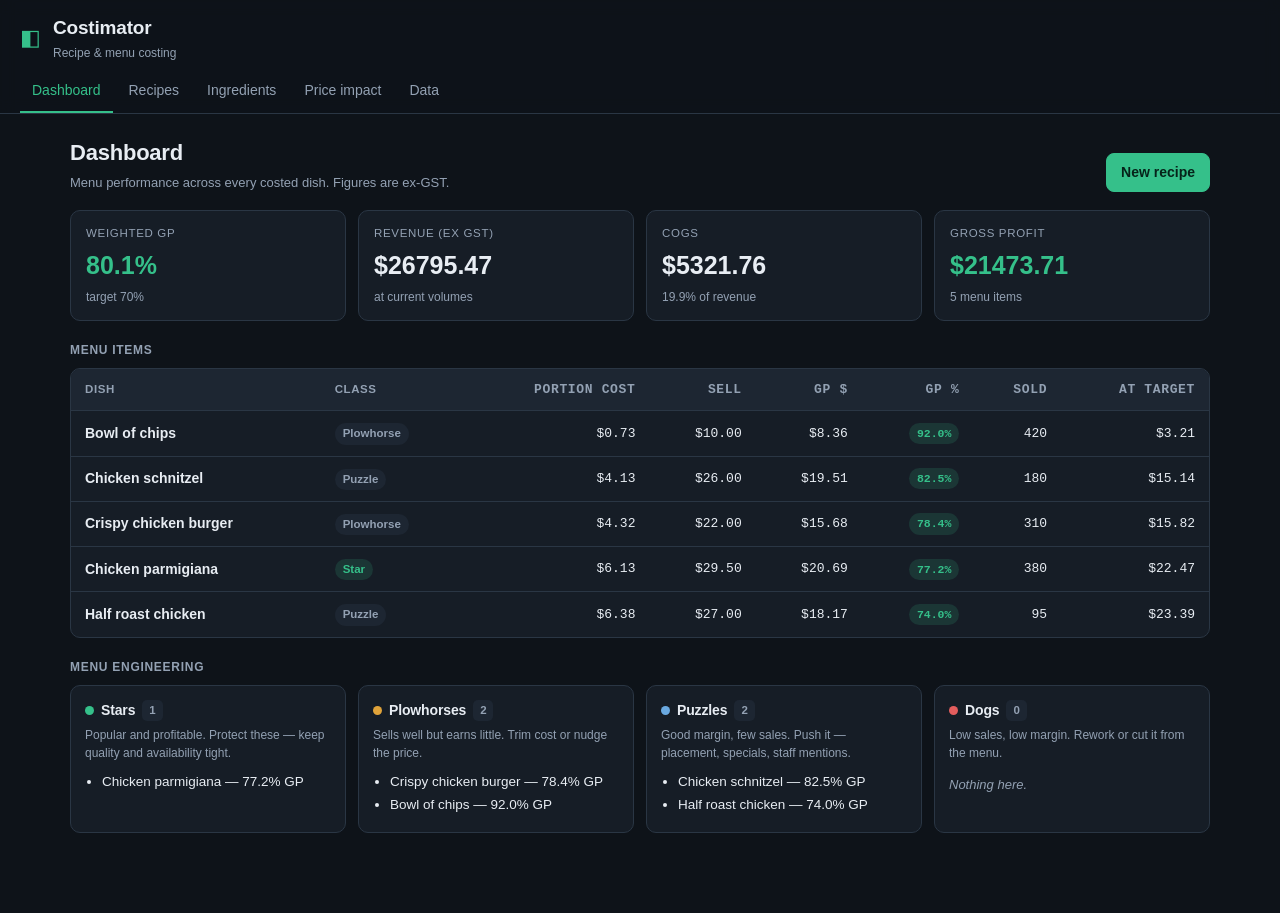
==== costimator/index.html @ 1f758e2d "Add Costimator recipe and menu costing app under costimator/ Static, offline-capable app for costing" ====
<!doctype html>
<html lang="en-AU">
<head>
<meta charset="utf-8">
<meta name="viewport" content="width=device-width, initial-scale=1, viewport-fit=cover">
<title>Costimator — recipe &amp; menu costing</title>
<meta name="description" content="Cost recipes to the cent: ingredient library, sub-recipes, yield factors, portion cost and GP% menu analysis.">
<meta name="theme-color" content="#12181f">
<link rel="manifest" href="manifest.webmanifest">
<link rel="icon" href="icons/icon-192.png" type="image/png">
<link rel="apple-touch-icon" href="icons/apple-touch-icon.png">
<link rel="stylesheet" href="css/styles.css">
</head>
<body>

<header class="topbar">
  <div class="brand">
    <span class="brand-mark" aria-hidden="true">◧</span>
    <div>
      <h1>Costimator</h1>
      <p class="brand-sub">Recipe &amp; menu costing</p>
    </div>
  </div>
  <nav class="tabs" role="tablist">
    <button class="tab" role="tab" data-view="dashboard">Dashboard</button>
    <button class="tab" role="tab" data-view="recipes">Recipes</button>
    <button class="tab" role="tab" data-view="ingredients">Ingredients</button>
    <button class="tab" role="tab" data-view="impact">Price impact</button>
    <button class="tab" role="tab" data-view="data">Data</button>
  </nav>
</header>

<main id="view" class="view" role="main"></main>

<div id="modal" class="modal" hidden>
  <div class="modal-backdrop" data-close></div>
  <div class="modal-panel" role="dialog" aria-modal="true" aria-labelledby="modal-title">
    <header class="modal-head">
      <h2 id="modal-title"></h2>
      <button class="icon-btn" data-close aria-label="Close">✕</button>
    </header>
    <div id="modal-body" class="modal-body"></div>
    <footer id="modal-foot" class="modal-foot"></footer>
  </div>
</div>

<div id="toast" class="toast" hidden></div>

<script src="js/units.js"></script>
<script src="js/costing.js"></script>
<script src="js/store.js"></script>
<script src="js/app.js"></script>
<script>
  if ('serviceWorker' in navigator && location.protocol.startsWith('http')) {
    navigator.serviceWorker.register('sw.js').catch(() => {});
  }
</script>
</body>
</html>
---- costimator/css/styles.css ----
:root {
  --bg: #0e1319;
  --surface: #161d26;
  --surface-2: #1d2632;
  --line: #2a3644;
  --text: #e8edf3;
  --muted: #93a1b3;
  --accent: #35c08a;
  --accent-dim: #1f6f52;
  --warn: #e0a33a;
  --bad: #e35d5d;
  --good: #35c08a;
  --radius: 10px;
  --mono: ui-monospace, SFMono-Regular, "SF Mono", Menlo, Consolas, monospace;
}

* { box-sizing: border-box; }

body {
  margin: 0;
  background: var(--bg);
  color: var(--text);
  font: 15px/1.5 -apple-system, BlinkMacSystemFont, "Segoe UI", Roboto, Helvetica, Arial, sans-serif;
  -webkit-font-smoothing: antialiased;
}

h1, h2, h3 { margin: 0; font-weight: 620; letter-spacing: -0.01em; }

/* ---------- top bar ---------- */

.topbar {
  position: sticky; top: 0; z-index: 20;
  background: rgba(14, 19, 25, 0.92);
  backdrop-filter: blur(8px);
  border-bottom: 1px solid var(--line);
  padding: 0 20px;
}

.brand { display: flex; align-items: center; gap: 12px; padding: 14px 0 10px; }
.brand h1 { font-size: 19px; }
.brand-mark { color: var(--accent); font-size: 22px; line-height: 1; }
.brand-sub { margin: 1px 0 0; font-size: 12px; color: var(--muted); }

.tabs { display: flex; gap: 4px; overflow-x: auto; scrollbar-width: none; }
.tabs::-webkit-scrollbar { display: none; }

.tab {
  appearance: none; background: none; border: 0;
  border-bottom: 2px solid transparent;
  color: var(--muted); font: inherit; font-size: 14px;
  padding: 8px 12px 10px; cursor: pointer; white-space: nowrap;
}
.tab:hover { color: var(--text); }
.tab[aria-selected="true"] { color: var(--accent); border-bottom-color: var(--accent); }

/* ---------- layout ---------- */

.view { padding: 22px 20px 80px; max-width: 1180px; margin: 0 auto; }

.view-head {
  display: flex; align-items: flex-end; justify-content: space-between;
  gap: 16px; flex-wrap: wrap; margin-bottom: 18px;
}
.view-head h2 { font-size: 22px; }
.view-head p { margin: 4px 0 0; color: var(--muted); font-size: 13px; }

.row { display: flex; gap: 10px; align-items: center; flex-wrap: wrap; }
.spacer { flex: 1; }

/* ---------- cards & stats ---------- */

.card {
  background: var(--surface);
  border: 1px solid var(--line);
  border-radius: var(--radius);
  padding: 16px;
}

.stat-grid {
  display: grid; gap: 12px; margin-bottom: 20px;
  grid-template-columns: repeat(auto-fit, minmax(165px, 1fr));
}

.stat { background: var(--surface); border: 1px solid var(--line); border-radius: var(--radius); padding: 14px 15px; }
.stat-label { font-size: 11.5px; text-transform: uppercase; letter-spacing: 0.06em; color: var(--muted); }
.stat-value { font-size: 25px; font-weight: 640; margin-top: 5px; font-variant-numeric: tabular-nums; }
.stat-note { font-size: 12px; color: var(--muted); margin-top: 3px; }
.stat-value.good { color: var(--good); }
.stat-value.warn { color: var(--warn); }
.stat-value.bad { color: var(--bad); }

/* ---------- tables ---------- */

.table-wrap { overflow-x: auto; border: 1px solid var(--line); border-radius: var(--radius); background: var(--surface); }

table { width: 100%; border-collapse: collapse; font-size: 14px; }
thead th {
  text-align: left; font-size: 11.5px; text-transform: uppercase; letter-spacing: 0.05em;
  color: var(--muted); font-weight: 600; padding: 11px 14px;
  border-bottom: 1px solid var(--line); white-space: nowrap; background: var(--surface-2);
}
tbody td { padding: 11px 14px; border-bottom: 1px solid var(--line); vertical-align: middle; }
tbody tr:last-child td { border-bottom: 0; }
tbody tr.clickable { cursor: pointer; }
tbody tr.clickable:hover { background: var(--surface-2); }
.num { text-align: right; font-variant-numeric: tabular-nums; font-family: var(--mono); font-size: 13px; white-space: nowrap; }
.name-cell { font-weight: 560; }
.sub-note { display: block; font-size: 12px; color: var(--muted); font-weight: 400; margin-top: 2px; }

/* ---------- pills & badges ---------- */

.pill {
  display: inline-block; padding: 2px 8px; border-radius: 99px;
  font-size: 11.5px; font-weight: 600; white-space: nowrap;
}
.pill.good { background: rgba(53, 192, 138, 0.15); color: var(--good); }
.pill.warn { background: rgba(224, 163, 58, 0.15); color: var(--warn); }
.pill.bad { background: rgba(227, 93, 93, 0.15); color: var(--bad); }
.pill.neutral { background: var(--surface-2); color: var(--muted); }

.tag { font-size: 11.5px; color: var(--muted); background: var(--surface-2); padding: 2px 7px; border-radius: 5px; }

/* ---------- buttons ---------- */

button.btn {
  appearance: none; font: inherit; font-size: 14px; font-weight: 560;
  padding: 8px 14px; border-radius: 8px; cursor: pointer;
  background: var(--surface-2); color: var(--text); border: 1px solid var(--line);
}
button.btn:hover { border-color: #3b4a5c; }
button.btn.primary { background: var(--accent); border-color: var(--accent); color: #06231a; }
button.btn.primary:hover { filter: brightness(1.08); }
button.btn.danger { color: var(--bad); }
button.btn.danger:hover { border-color: var(--bad); }
button.btn.small { padding: 5px 10px; font-size: 13px; }

.icon-btn {
  appearance: none; background: none; border: 0; color: var(--muted);
  font-size: 15px; cursor: pointer; padding: 4px 7px; border-radius: 6px; line-height: 1;
}
.icon-btn:hover { color: var(--text); background: var(--surface-2); }

/* ---------- forms ---------- */

.field { display: flex; flex-direction: column; gap: 5px; margin-bottom: 13px; }
.field label { font-size: 12.5px; color: var(--muted); font-weight: 560; }
.field-hint { font-size: 11.5px; color: var(--muted); }

input, select, textarea {
  font: inherit; font-size: 14px; color: var(--text);
  background: var(--bg); border: 1px solid var(--line);
  border-radius: 7px; padding: 8px 10px; width: 100%;
}
input:focus, select:focus, textarea:focus { outline: 2px solid var(--accent-dim); outline-offset: -1px; border-color: var(--accent-dim); }
textarea { resize: vertical; min-height: 68px; }
input[type="search"] { max-width: 280px; }

.field-row { display: grid; gap: 12px; grid-template-columns: repeat(auto-fit, minmax(135px, 1fr)); }

.checkline { display: flex; align-items: center; gap: 8px; font-size: 14px; margin-bottom: 13px; }
.checkline input { width: auto; }

/* ---------- modal ---------- */

.modal { position: fixed; inset: 0; z-index: 50; display: flex; align-items: center; justify-content: center; padding: 20px; }
.modal[hidden] { display: none; }
.modal-backdrop { position: absolute; inset: 0; background: rgba(0, 0, 0, 0.6); }
.modal-panel {
  position: relative; background: var(--surface); border: 1px solid var(--line);
  border-radius: 12px; width: min(760px, 100%); max-height: 88vh; display: flex; flex-direction: column;
  box-shadow: 0 20px 60px rgba(0, 0, 0, 0.5);
}
.modal-head { display: flex; align-items: center; justify-content: space-between; padding: 15px 18px; border-bottom: 1px solid var(--line); }
.modal-head h2 { font-size: 16.5px; }
.modal-body { padding: 18px; overflow-y: auto; }
.modal-foot { display: flex; gap: 9px; justify-content: flex-end; padding: 13px 18px; border-top: 1px solid var(--line); flex-wrap: wrap; }
.modal-foot .spacer { flex: 1; }

/* ---------- recipe editor ---------- */

.line-row { display: grid; grid-template-columns: 1fr 90px 92px auto auto; gap: 8px; align-items: center; margin-bottom: 8px; }
.line-row .line-cost { font-family: var(--mono); font-size: 13px; color: var(--muted); min-width: 62px; text-align: right; }
.line-error { color: var(--bad); font-size: 12px; margin: -4px 0 9px; }

.summary-grid { display: grid; gap: 10px; grid-template-columns: repeat(auto-fit, minmax(120px, 1fr)); margin-top: 6px; }
.summary-cell { background: var(--surface-2); border-radius: 8px; padding: 10px 12px; }
.summary-cell .k { font-size: 11px; text-transform: uppercase; letter-spacing: 0.05em; color: var(--muted); }
.summary-cell .v { font-size: 18px; font-weight: 620; margin-top: 3px; font-variant-numeric: tabular-nums; }

.section-title { font-size: 12px; text-transform: uppercase; letter-spacing: 0.06em; color: var(--muted); margin: 20px 0 9px; font-weight: 620; }
.section-title:first-child { margin-top: 0; }

/* ---------- misc ---------- */

.empty { text-align: center; padding: 46px 20px; color: var(--muted); }
.empty p { margin: 0 0 14px; }

.banner { border-radius: 8px; padding: 11px 13px; font-size: 13.5px; margin-bottom: 16px; border: 1px solid; }
.banner.warn { background: rgba(224, 163, 58, 0.09); border-color: rgba(224, 163, 58, 0.35); color: #f0c883; }
.banner.bad { background: rgba(227, 93, 93, 0.09); border-color: rgba(227, 93, 93, 0.35); color: #f0a0a0; }

.toast {
  position: fixed; bottom: 22px; left: 50%; transform: translateX(-50%);
  background: var(--surface-2); border: 1px solid var(--line); color: var(--text);
  padding: 10px 17px; border-radius: 8px; font-size: 14px; z-index: 60;
  box-shadow: 0 8px 26px rgba(0, 0, 0, 0.45);
}
.toast[hidden] { display: none; }

.quadrant-grid { display: grid; gap: 12px; grid-template-columns: repeat(auto-fit, minmax(230px, 1fr)); }
.quadrant { background: var(--surface); border: 1px solid var(--line); border-radius: var(--radius); padding: 14px; }
.quadrant h3 { font-size: 14px; display: flex; align-items: center; gap: 7px; }
.quadrant .qdesc { font-size: 12px; color: var(--muted); margin: 5px 0 10px; }
.quadrant ul { margin: 0; padding-left: 17px; font-size: 13.5px; }
.quadrant li { margin-bottom: 3px; }
.quadrant .none { font-size: 13px; color: var(--muted); font-style: italic; }

.dot { width: 9px; height: 9px; border-radius: 50%; display: inline-block; }
.dot.star { background: var(--good); }
.dot.plowhorse { background: var(--warn); }
.dot.puzzle { background: #6aa9e0; }
.dot.dog { background: var(--bad); }

@media (max-width: 620px) {
  .view { padding: 18px 14px 70px; }
  .topbar { padding: 0 14px; }
  .line-row { grid-template-columns: 1fr 72px 80px auto; grid-auto-rows: auto; }
  .line-row .line-cost { grid-column: 1 / -1; text-align: left; }
}
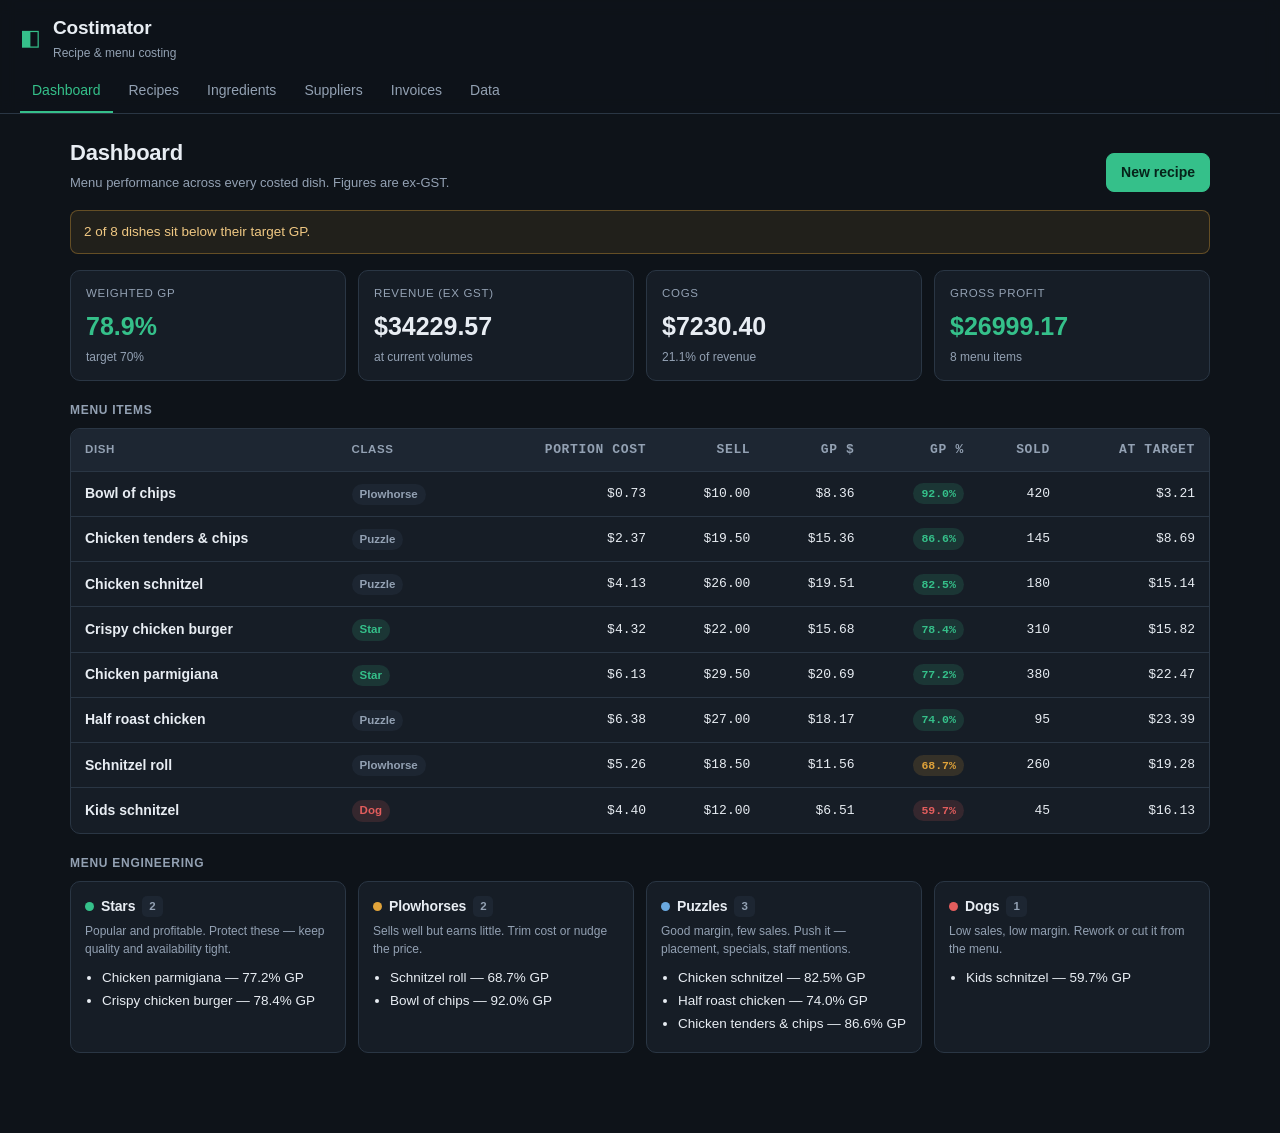
==== commit 547f709d: "Costimator: supplier price lists, invoice checking, switch analysis - Pack size and price move from " ====
--- a/costimator/index.html
+++ b/costimator/index.html
@@ -25,7 +25,8 @@
     <button class="tab" role="tab" data-view="dashboard">Dashboard</button>
     <button class="tab" role="tab" data-view="recipes">Recipes</button>
     <button class="tab" role="tab" data-view="ingredients">Ingredients</button>
-    <button class="tab" role="tab" data-view="impact">Price impact</button>
+    <button class="tab" role="tab" data-view="suppliers">Suppliers</button>
+    <button class="tab" role="tab" data-view="invoices">Invoices</button>
     <button class="tab" role="tab" data-view="data">Data</button>
   </nav>
 </header>
@@ -48,6 +49,7 @@
 
 <script src="js/units.js"></script>
 <script src="js/costing.js"></script>
+<script src="js/suppliers.js"></script>
 <script src="js/store.js"></script>
 <script src="js/app.js"></script>
 <script>
--- a/costimator/css/styles.css
+++ b/costimator/css/styles.css
@@ -178,9 +178,59 @@
 
 /* ---------- recipe editor ---------- */
 
-.line-row { display: grid; grid-template-columns: 1fr 90px 92px auto auto; gap: 8px; align-items: center; margin-bottom: 8px; }
+.line-row { display: grid; grid-template-columns: 1fr 90px 92px auto auto auto; gap: 8px; align-items: center; margin-bottom: 8px; }
+.line-row.has-alt { margin-bottom: 4px; }
 .line-row .line-cost { font-family: var(--mono); font-size: 13px; color: var(--muted); min-width: 62px; text-align: right; }
 .line-error { color: var(--bad); font-size: 12px; margin: -4px 0 9px; }
+
+/* the bought-in alternative, indented under its line */
+.alt-row {
+  display: grid; grid-template-columns: auto 1fr 78px 84px auto auto auto;
+  gap: 8px; align-items: center; margin: 0 0 10px 18px;
+  padding: 8px 10px 8px 0; border-left: 2px solid var(--line); padding-left: 12px;
+}
+.alt-row .line-cost { font-family: var(--mono); font-size: 13px; color: var(--muted); min-width: 62px; text-align: right; }
+.alt-tag {
+  font-size: 10.5px; text-transform: uppercase; letter-spacing: 0.05em; font-weight: 700;
+  color: #6aa9e0; background: rgba(106, 169, 224, 0.14); padding: 3px 7px; border-radius: 5px; white-space: nowrap;
+}
+.tag.product { color: #6aa9e0; background: rgba(106, 169, 224, 0.14); margin-left: 6px; }
+
+.source-toggle { display: inline-flex; border: 1px solid var(--line); border-radius: 7px; overflow: hidden; }
+.source-toggle button {
+  appearance: none; background: var(--bg); border: 0; color: var(--muted);
+  font: inherit; font-size: 12px; font-weight: 600; padding: 5px 11px; cursor: pointer;
+}
+.source-toggle button + button { border-left: 1px solid var(--line); }
+.source-toggle button:hover { color: var(--text); }
+.source-toggle button.on { background: var(--accent); color: #06231a; }
+
+/* supplier offers inside the ingredient editor */
+.offer {
+  border: 1px solid var(--line); border-radius: 9px;
+  padding: 12px; margin-bottom: 10px; background: var(--bg);
+}
+.offer.active { border-color: var(--accent-dim); box-shadow: inset 3px 0 0 var(--accent); }
+.offer-head { display: grid; grid-template-columns: 1fr 1fr auto auto; gap: 8px; align-items: center; margin-bottom: 10px; }
+.offer-grid { display: grid; grid-template-columns: repeat(auto-fit, minmax(96px, 1fr)); gap: 8px; }
+.offer-grid label { display: flex; flex-direction: column; gap: 4px; font-size: 11.5px; color: var(--muted); font-weight: 560; }
+.offer-rates { display: flex; flex-wrap: wrap; gap: 14px; margin-top: 10px; font-size: 13px; color: var(--muted); }
+.offer-rates b { color: var(--text); font-family: var(--mono); }
+tbody tr.current { background: rgba(53, 192, 138, 0.05); }
+.tag.seller { color: var(--accent); background: rgba(53, 192, 138, 0.14); margin-left: 6px; }
+
+/* make-or-buy panel */
+.mvb { background: var(--surface-2); border-radius: 9px; padding: 14px; margin-top: 6px; }
+.mvb-options { display: grid; gap: 10px; grid-template-columns: 1fr 1fr; }
+.mvb-side { background: var(--bg); border: 1px solid var(--line); border-radius: 8px; padding: 11px 13px; }
+.mvb-side.win { border-color: var(--accent-dim); }
+.mvb-side.active { box-shadow: inset 3px 0 0 var(--accent); }
+.mvb-side .k { font-size: 11px; text-transform: uppercase; letter-spacing: 0.05em; color: var(--muted); }
+.mvb-side .v { font-size: 21px; font-weight: 640; margin-top: 3px; font-variant-numeric: tabular-nums; }
+.mvb-side.win .v { color: var(--good); }
+.mvb-note { font-size: 11px; color: var(--muted); margin-top: 2px; min-height: 14px; }
+.mvb-verdict { font-size: 14px; margin: 12px 0 4px; }
+.mvb .field-hint { margin: 0; }
 
 .summary-grid { display: grid; gap: 10px; grid-template-columns: repeat(auto-fit, minmax(120px, 1fr)); margin-top: 6px; }
 .summary-cell { background: var(--surface-2); border-radius: 8px; padding: 10px 12px; }
@@ -224,6 +274,10 @@
 @media (max-width: 620px) {
   .view { padding: 18px 14px 70px; }
   .topbar { padding: 0 14px; }
-  .line-row { grid-template-columns: 1fr 72px 80px auto; grid-auto-rows: auto; }
+  .line-row { grid-template-columns: 1fr 72px 80px auto auto; grid-auto-rows: auto; }
   .line-row .line-cost { grid-column: 1 / -1; text-align: left; }
-}
+  .alt-row { grid-template-columns: 1fr 72px 80px auto; margin-left: 8px; padding-left: 8px; }
+  .alt-row .alt-tag, .alt-row .source-toggle { grid-column: 1 / -1; justify-self: start; }
+  .alt-row .line-cost { grid-column: 1 / -1; text-align: left; }
+  .mvb-options { grid-template-columns: 1fr; }
+}
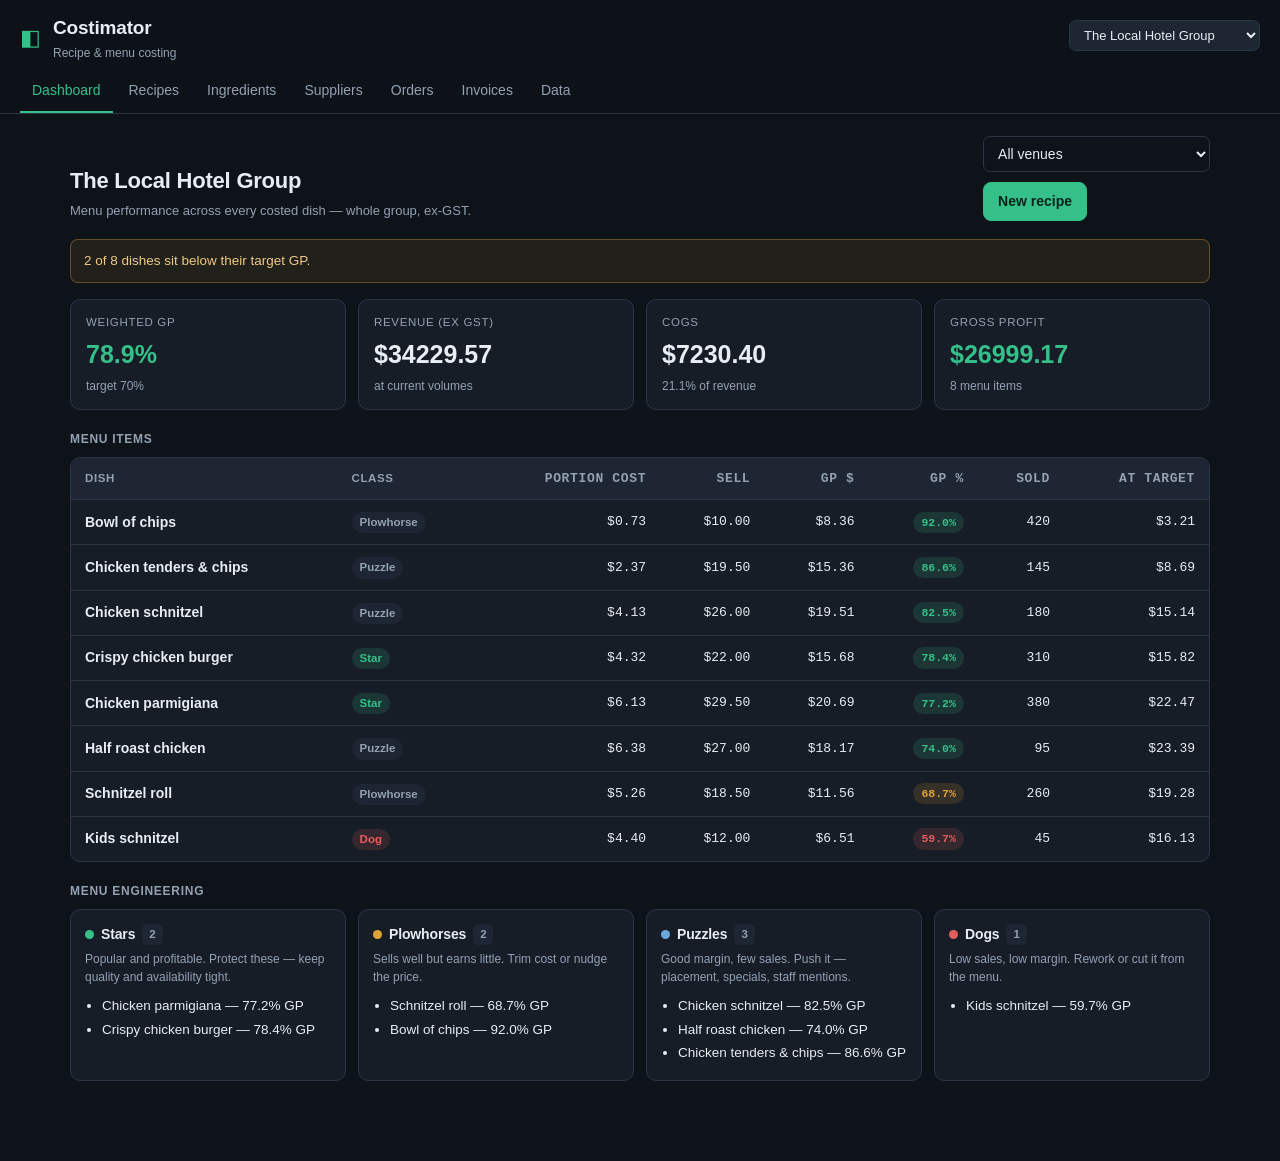
==== commit e80d80e2: "Costimator: clients with venues, and POs matched to invoices - Multiple clients, each its own busine" ====
--- a/costimator/index.html
+++ b/costimator/index.html
@@ -3,7 +3,7 @@
 <head>
 <meta charset="utf-8">
 <meta name="viewport" content="width=device-width, initial-scale=1, viewport-fit=cover">
-<title>Costimator — recipe &amp; menu costing</title>
+<title>Costimator</title>
 <meta name="description" content="Cost recipes to the cent: ingredient library, sub-recipes, yield factors, portion cost and GP% menu analysis.">
 <meta name="theme-color" content="#12181f">
 <link rel="manifest" href="manifest.webmanifest">
@@ -14,18 +14,22 @@
 <body>
 
 <header class="topbar">
-  <div class="brand">
-    <span class="brand-mark" aria-hidden="true">◧</span>
-    <div>
-      <h1>Costimator</h1>
-      <p class="brand-sub">Recipe &amp; menu costing</p>
+  <div class="topbar-row">
+    <div class="brand">
+      <span class="brand-mark" aria-hidden="true">◧</span>
+      <div>
+        <h1>Costimator</h1>
+        <p class="brand-sub">Recipe &amp; menu costing</p>
+      </div>
     </div>
+    <select id="client-select" class="client-select" aria-label="Client"></select>
   </div>
   <nav class="tabs" role="tablist">
     <button class="tab" role="tab" data-view="dashboard">Dashboard</button>
     <button class="tab" role="tab" data-view="recipes">Recipes</button>
     <button class="tab" role="tab" data-view="ingredients">Ingredients</button>
     <button class="tab" role="tab" data-view="suppliers">Suppliers</button>
+    <button class="tab" role="tab" data-view="orders">Orders</button>
     <button class="tab" role="tab" data-view="invoices">Invoices</button>
     <button class="tab" role="tab" data-view="data">Data</button>
   </nav>
--- a/costimator/css/styles.css
+++ b/costimator/css/styles.css
@@ -36,7 +36,12 @@
   padding: 0 20px;
 }
 
+.topbar-row { display: flex; align-items: center; justify-content: space-between; gap: 12px; }
 .brand { display: flex; align-items: center; gap: 12px; padding: 14px 0 10px; }
+.client-select {
+  width: auto; max-width: 230px; font-size: 13px; padding: 6px 28px 6px 10px;
+  background: var(--surface-2); border-color: var(--line); border-radius: 7px;
+}
 .brand h1 { font-size: 19px; }
 .brand-mark { color: var(--accent); font-size: 22px; line-height: 1; }
 .brand-sub { margin: 1px 0 0; font-size: 12px; color: var(--muted); }
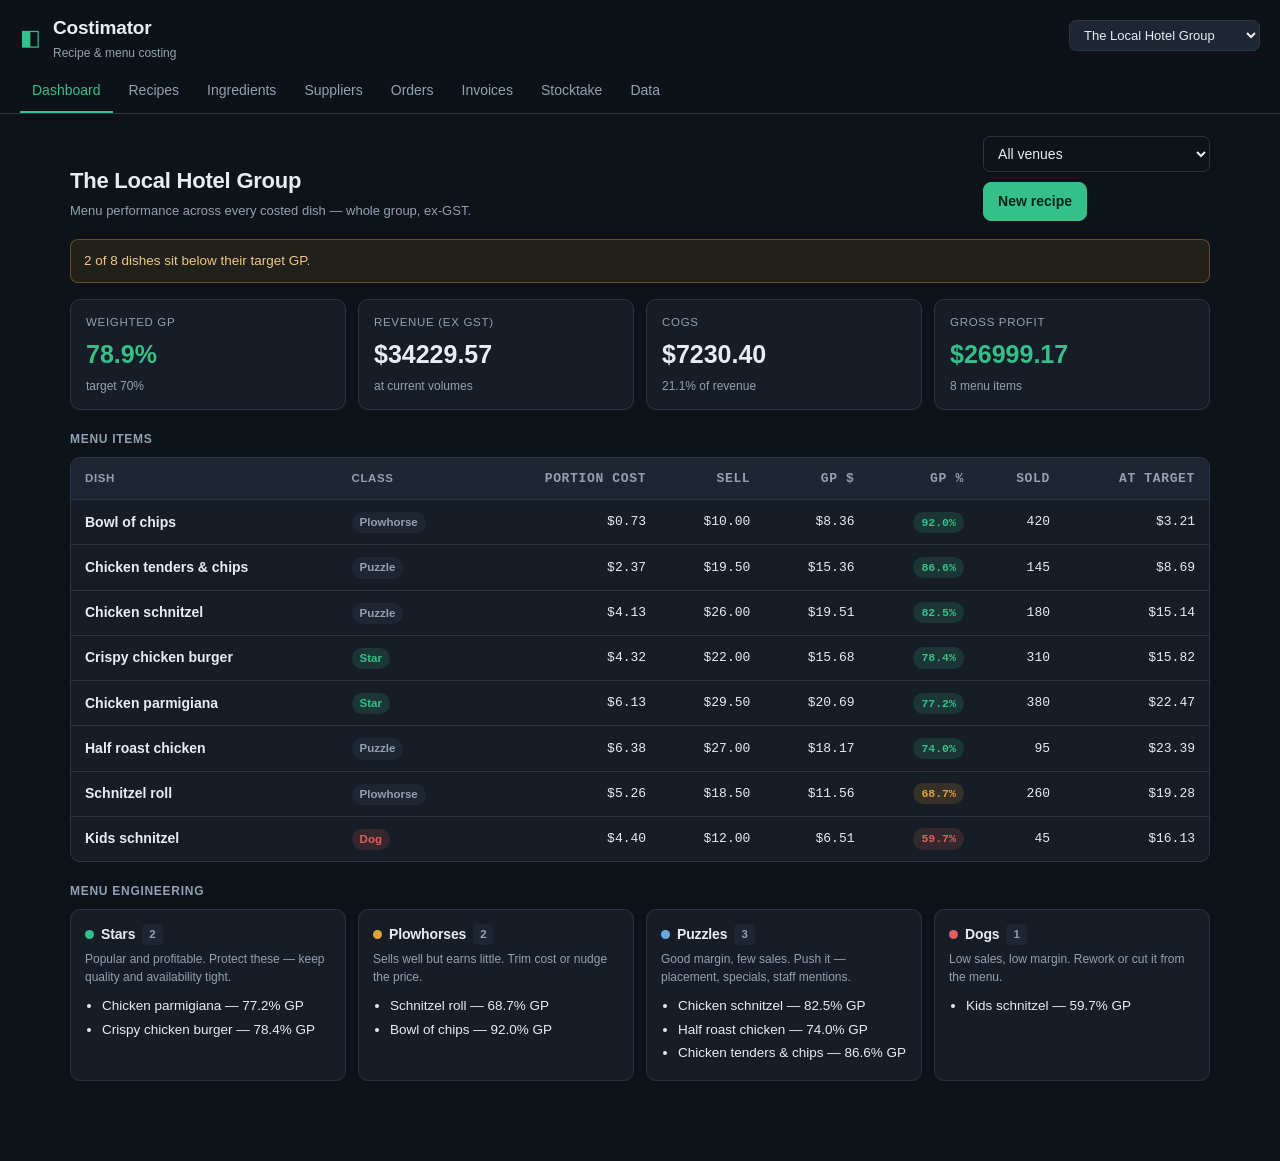
==== commit 09b2a827: "Costimator: stocktake with variance-to-COGS wastage reporting Count sheets grouped by storage locati" ====
--- a/costimator/index.html
+++ b/costimator/index.html
@@ -31,6 +31,7 @@
     <button class="tab" role="tab" data-view="suppliers">Suppliers</button>
     <button class="tab" role="tab" data-view="orders">Orders</button>
     <button class="tab" role="tab" data-view="invoices">Invoices</button>
+    <button class="tab" role="tab" data-view="stocktake">Stocktake</button>
     <button class="tab" role="tab" data-view="data">Data</button>
   </nav>
 </header>
@@ -54,6 +55,7 @@
 <script src="js/units.js"></script>
 <script src="js/costing.js"></script>
 <script src="js/suppliers.js"></script>
+<script src="js/stocktake.js"></script>
 <script src="js/store.js"></script>
 <script src="js/app.js"></script>
 <script>
--- a/costimator/css/styles.css
+++ b/costimator/css/styles.css
@@ -175,6 +175,22 @@
   border-radius: 12px; width: min(760px, 100%); max-height: 88vh; display: flex; flex-direction: column;
   box-shadow: 0 20px 60px rgba(0, 0, 0, 0.5);
 }
+.modal-panel.wide { width: min(1020px, 100%); }
+
+/* stocktake count sheet */
+.count-row {
+  display: grid; grid-template-columns: 1fr 96px 96px 96px 92px; gap: 8px;
+  align-items: center; padding: 6px 0; border-bottom: 1px solid var(--line);
+}
+.count-row:last-child { border-bottom: 0; }
+.count-head {
+  font-size: 10.5px; text-transform: uppercase; letter-spacing: 0.05em;
+  color: var(--muted); font-weight: 620; border-bottom: 1px solid var(--line);
+}
+.count-row .item { font-size: 13.5px; font-weight: 560; }
+.count-row .item .sub-note { margin-top: 0; }
+.count-row .line-cost { font-family: var(--mono); font-size: 12.5px; color: var(--muted); text-align: right; }
+.count-row input { padding: 6px 8px; font-size: 13px; }
 .modal-head { display: flex; align-items: center; justify-content: space-between; padding: 15px 18px; border-bottom: 1px solid var(--line); }
 .modal-head h2 { font-size: 16.5px; }
 .modal-body { padding: 18px; overflow-y: auto; }
